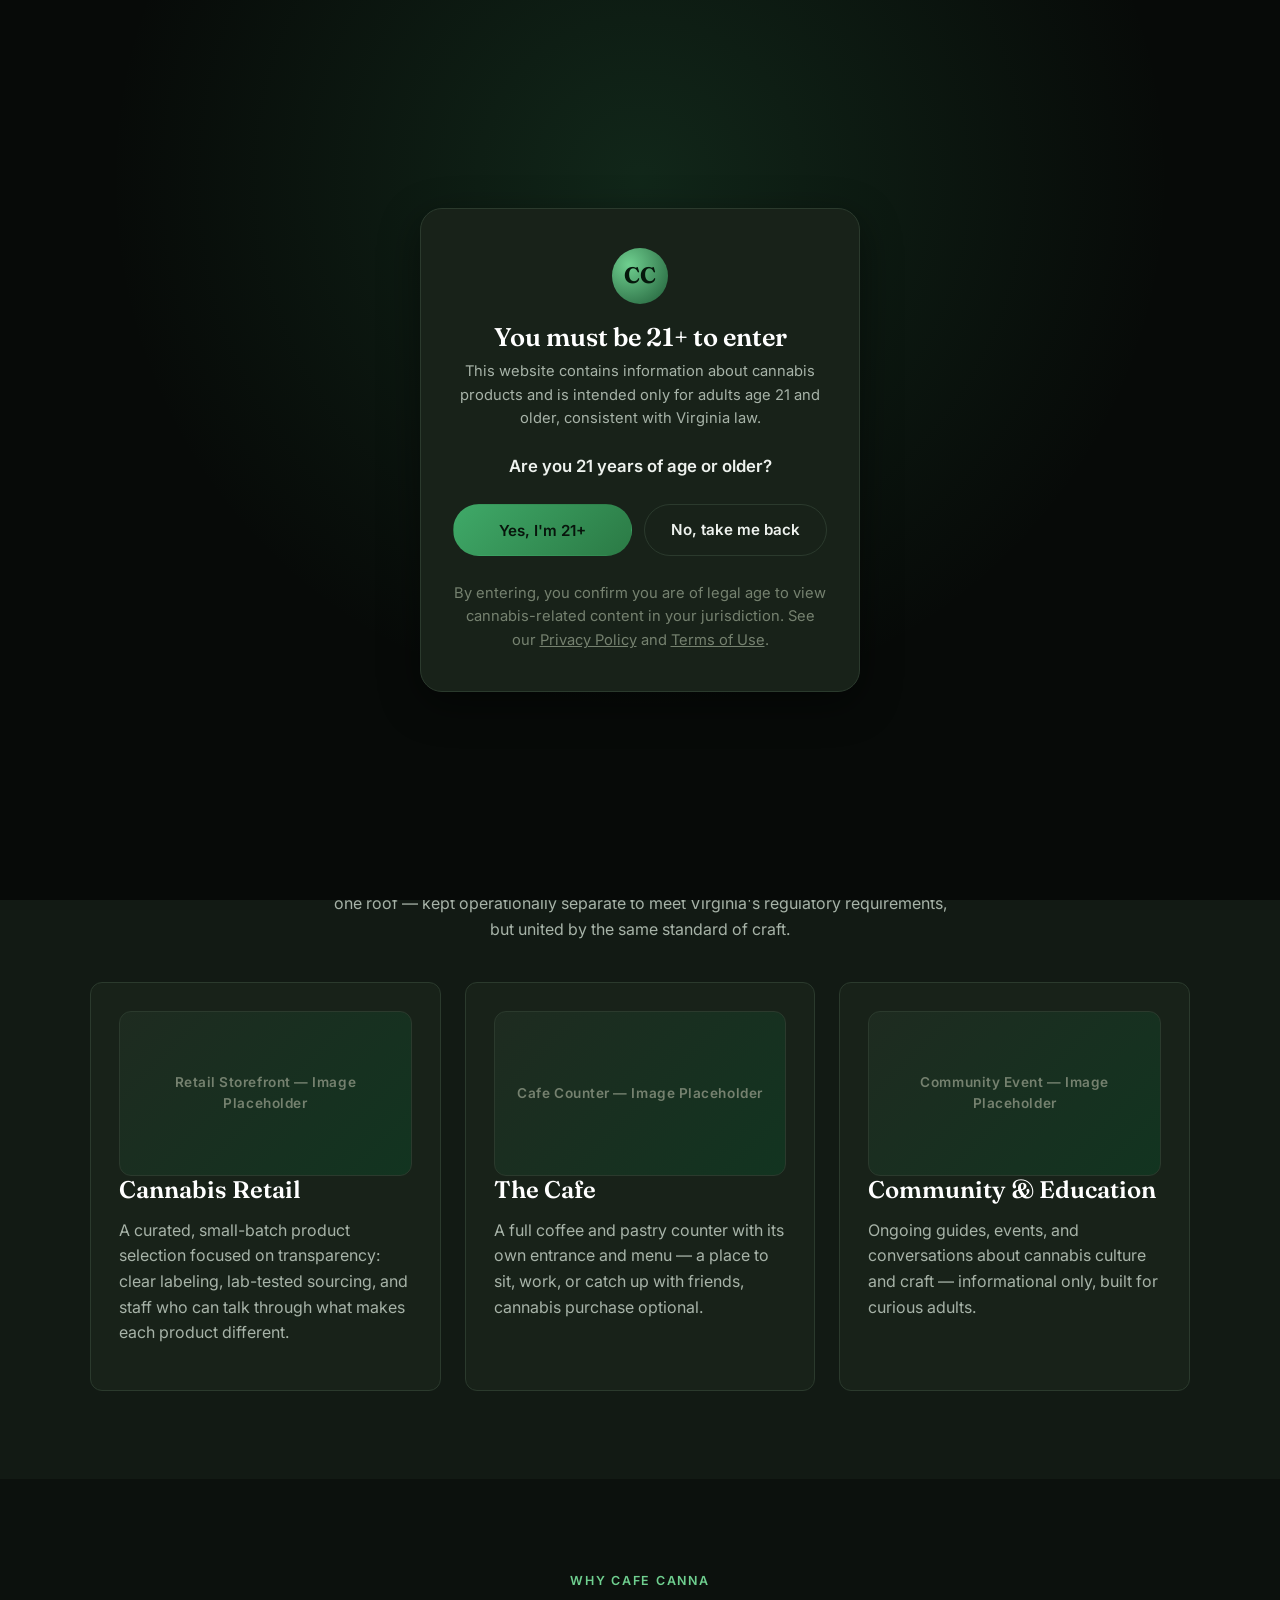
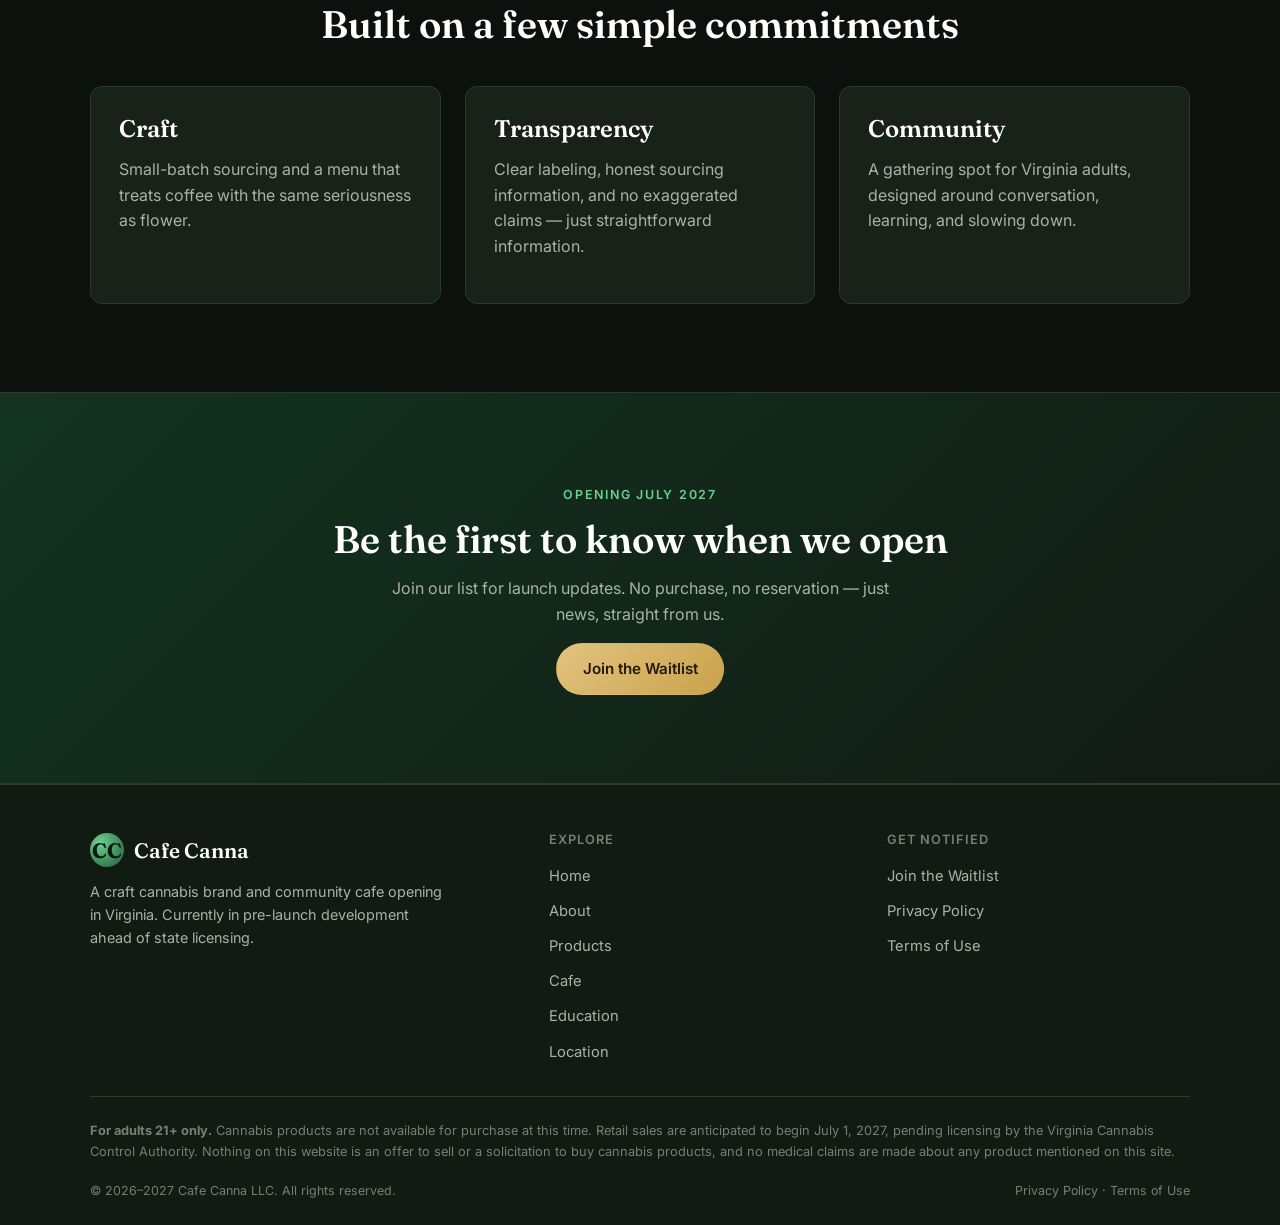
==== index.html @ 46746f48 "Initial webpage implementation" ====
<!DOCTYPE html>
<html lang="en">
<head>
<meta charset="UTF-8">
<meta name="viewport" content="width=device-width, initial-scale=1.0">
<title>Cafe Canna — Craft Cannabis &amp; Cafe, Coming to Virginia</title>
<meta name="description" content="Cafe Canna is a craft cannabis brand and community cafe opening in Virginia. Join the waitlist ahead of our July 2027 retail launch.">
<link rel="icon" href="data:image/svg+xml,%3Csvg xmlns='http://www.w3.org/2000/svg' viewBox='0 0 32 32'%3E%3Ccircle cx='16' cy='16' r='16' fill='%233fa968'/%3E%3C/svg%3E">
<link rel="preconnect" href="https://fonts.googleapis.com">
<link rel="preconnect" href="https://fonts.gstatic.com" crossorigin>
<link href="https://fonts.googleapis.com/css2?family=Fraunces:wght@500;600;700&family=Inter:wght@400;500;600;700&display=swap" rel="stylesheet">
<link rel="stylesheet" href="assets/css/style.css">
<script>
(function () {
  if (document.cookie.indexOf('age_verified=true') !== -1) {
    document.documentElement.classList.add('age-verified');
  }
})();
</script>
</head>
<body>

<div id="age-gate-overlay" role="dialog" aria-modal="true" aria-labelledby="age-gate-title">
  <div class="age-gate-card">
    <div class="brand-mark" aria-hidden="true">CC</div>
    <h1 id="age-gate-title">You must be 21+ to enter</h1>
    <p>This website contains information about cannabis products and is intended only for adults age 21 and older, consistent with Virginia law.</p>
    <p class="age-gate-question">Are you 21 years of age or older?</p>
    <div class="age-gate-actions">
      <button type="button" id="age-confirm-yes" class="btn btn-primary">Yes, I'm 21+</button>
      <a href="restricted/" class="btn btn-outline">No, take me back</a>
    </div>
    <p class="age-gate-fine">By entering, you confirm you are of legal age to view cannabis-related content in your jurisdiction. See our <a href="privacy/">Privacy Policy</a> and <a href="terms/">Terms of Use</a>.</p>
  </div>
</div>

<header class="site-header">
  <div class="container">
    <a class="brand" href="./" aria-label="Cafe Canna home">
      <span class="brand-mark" aria-hidden="true">CC</span>
      Cafe Canna
    </a>
    <button class="nav-toggle" id="nav-toggle" aria-expanded="false" aria-controls="main-nav" aria-label="Toggle navigation menu">
      <svg viewBox="0 0 24 24" fill="none" stroke="currentColor" stroke-width="2" stroke-linecap="round"><line x1="3" y1="6" x2="21" y2="6"/><line x1="3" y1="12" x2="21" y2="12"/><line x1="3" y1="18" x2="21" y2="18"/></svg>
    </button>
    <nav class="main-nav" id="main-nav" aria-label="Primary">
      <div class="nav-list-wrap">
        <ul>
          <li><a href="./" aria-current="page">Home</a></li>
          <li><a href="about/">About</a></li>
          <li><a href="products/">Products</a></li>
          <li><a href="cafe/">Cafe</a></li>
          <li><a href="education/">Education</a></li>
          <li><a href="location/">Location</a></li>
        </ul>
        <a class="btn btn-primary" href="coming-soon/">Join the Waitlist</a>
      </div>
    </nav>
  </div>
</header>

<main>

  <section class="hero">
    <div class="container hero-inner">
      <span class="eyebrow">Cafe Canna · Richmond, Virginia</span>
      <h1>Craft cannabis meets community coffee.</h1>
      <p class="lede">Cafe Canna is a cannabis retail brand and adjoining café taking shape in the Commonwealth of Virginia. We're building a neighborhood spot where well-grown flower and a well-pulled espresso shot get the same amount of care.</p>
      <div class="hero-actions">
        <a href="coming-soon/" class="btn btn-primary">Join the Waitlist</a>
        <a href="about/" class="btn btn-outline">Learn Our Story</a>
      </div>
      <div class="hero-badges">
        <span class="badge">21+ Only</span>
        <span class="badge">Retail Opens July 2027</span>
        <span class="badge">Virginia Licensing In Progress</span>
      </div>
    </div>
  </section>

  <section class="section-alt">
    <div class="container">
      <div class="section-head">
        <span class="eyebrow">What We're Building</span>
        <h2>One space, two experiences</h2>
        <p>Cafe Canna pairs a licensed cannabis storefront with a full café, side by side under one roof — kept operationally separate to meet Virginia's regulatory requirements, but united by the same standard of craft.</p>
      </div>
      <div class="grid grid-3">
        <div class="card">
          <div class="placeholder-img wide"><span>Retail Storefront — Image Placeholder</span></div>
          <h3>Cannabis Retail</h3>
          <p>A curated, small-batch product selection focused on transparency: clear labeling, lab-tested sourcing, and staff who can talk through what makes each product different.</p>
        </div>
        <div class="card">
          <div class="placeholder-img wide"><span>Cafe Counter — Image Placeholder</span></div>
          <h3>The Cafe</h3>
          <p>A full coffee and pastry counter with its own entrance and menu — a place to sit, work, or catch up with friends, cannabis purchase optional.</p>
        </div>
        <div class="card">
          <div class="placeholder-img wide"><span>Community Event — Image Placeholder</span></div>
          <h3>Community &amp; Education</h3>
          <p>Ongoing guides, events, and conversations about cannabis culture and craft — informational only, built for curious adults.</p>
        </div>
      </div>
    </div>
  </section>

  <section>
    <div class="container">
      <div class="section-head">
        <span class="eyebrow">Why Cafe Canna</span>
        <h2>Built on a few simple commitments</h2>
      </div>
      <div class="grid grid-3">
        <div class="card">
          <h3>Craft</h3>
          <p>Small-batch sourcing and a menu that treats coffee with the same seriousness as flower.</p>
        </div>
        <div class="card">
          <h3>Transparency</h3>
          <p>Clear labeling, honest sourcing information, and no exaggerated claims — just straightforward information.</p>
        </div>
        <div class="card">
          <h3>Community</h3>
          <p>A gathering spot for Virginia adults, designed around conversation, learning, and slowing down.</p>
        </div>
      </div>
    </div>
  </section>

  <section class="cta-band">
    <div class="container">
      <span class="eyebrow">Opening July 2027</span>
      <h2>Be the first to know when we open</h2>
      <p>Join our list for launch updates. No purchase, no reservation — just news, straight from us.</p>
      <a href="coming-soon/" class="btn btn-gold">Join the Waitlist</a>
    </div>
  </section>

</main>

<footer class="site-footer">
  <div class="container">
    <div class="footer-grid">
      <div class="footer-brand">
        <a class="brand" href="./"><span class="brand-mark" aria-hidden="true">CC</span>Cafe Canna</a>
        <p>A craft cannabis brand and community cafe opening in Virginia. Currently in pre-launch development ahead of state licensing.</p>
      </div>
      <div class="footer-col">
        <h4>Explore</h4>
        <ul>
          <li><a href="./">Home</a></li>
          <li><a href="about/">About</a></li>
          <li><a href="products/">Products</a></li>
          <li><a href="cafe/">Cafe</a></li>
          <li><a href="education/">Education</a></li>
          <li><a href="location/">Location</a></li>
        </ul>
      </div>
      <div class="footer-col">
        <h4>Get Notified</h4>
        <ul>
          <li><a href="coming-soon/">Join the Waitlist</a></li>
          <li><a href="privacy/">Privacy Policy</a></li>
          <li><a href="terms/">Terms of Use</a></li>
        </ul>
      </div>
    </div>
    <div class="footer-disclaimer">
      <p><strong>For adults 21+ only.</strong> Cannabis products are not available for purchase at this time. Retail sales are anticipated to begin July 1, 2027, pending licensing by the Virginia Cannabis Control Authority. Nothing on this website is an offer to sell or a solicitation to buy cannabis products, and no medical claims are made about any product mentioned on this site.</p>
      <div class="footer-bottom">
        <span>&copy; 2026–2027 Cafe Canna LLC. All rights reserved.</span>
        <span><a href="privacy/">Privacy Policy</a> · <a href="terms/">Terms of Use</a></span>
      </div>
    </div>
  </div>
</footer>

<script src="assets/js/age-gate.js"></script>
<script src="assets/js/main.js"></script>
</body>
</html>
---- assets/css/style.css ----
/* =========================================================
   Cafe Canna — shared stylesheet
   Dark, green-accented, mobile-first.
   ========================================================= */

:root {
  --bg: #0c110d;
  --bg-alt: #121a14;
  --surface: #182219;
  --surface-alt: #1e2b20;
  --border: #2b3a2d;
  --text: #eef2ee;
  --text-muted: #a7b3a8;
  --text-faint: #75816f;

  --green-900: #123420;
  --green-700: #1f5c37;
  --green-600: #2b7a45;
  --green-500: #3fa968;
  --green-400: #6fcf8f;
  --green-300: #a8e6bd;

  --gold: #c9a24b;
  --gold-light: #e2c37f;

  --danger: #d9695f;

  --font-heading: 'Fraunces', Georgia, 'Times New Roman', serif;
  --font-body: 'Inter', -apple-system, BlinkMacSystemFont, 'Segoe UI', sans-serif;

  --radius-sm: 6px;
  --radius-md: 12px;
  --radius-lg: 22px;

  --container: 1140px;
  --header-height: 72px;

  --shadow-1: 0 4px 18px rgba(0, 0, 0, 0.35);
  --shadow-2: 0 12px 40px rgba(0, 0, 0, 0.45);
}

/* -------------------- Reset -------------------- */
*, *::before, *::after { box-sizing: border-box; }
html, body { margin: 0; padding: 0; }
html { -webkit-text-size-adjust: 100%; scroll-behavior: smooth; }

body {
  background: var(--bg);
  color: var(--text);
  font-family: var(--font-body);
  line-height: 1.6;
  font-size: 16px;
  overflow: hidden; /* locked until age gate resolves; unlocked by JS/CSS below */
}

html.age-verified body { overflow: auto; }

img, svg { max-width: 100%; display: block; }
a { color: inherit; text-decoration: none; }
ul { list-style: none; margin: 0; padding: 0; }
button { font-family: inherit; cursor: pointer; }
input, textarea, select { font-family: inherit; font-size: 1rem; }

h1, h2, h3, h4 {
  font-family: var(--font-heading);
  font-weight: 600;
  line-height: 1.15;
  margin: 0 0 0.6em;
  color: #fff;
}

h1 { font-size: clamp(2.1rem, 6vw, 3.6rem); }
h2 { font-size: clamp(1.6rem, 4vw, 2.4rem); }
h3 { font-size: clamp(1.2rem, 3vw, 1.5rem); }

p { margin: 0 0 1em; color: var(--text-muted); }

.eyebrow {
  display: inline-block;
  font-family: var(--font-body);
  font-size: 0.78rem;
  font-weight: 600;
  letter-spacing: 0.14em;
  text-transform: uppercase;
  color: var(--green-400);
  margin-bottom: 0.9em;
}

.container {
  width: 100%;
  max-width: var(--container);
  margin: 0 auto;
  padding: 0 1.25rem;
}

section { padding: 3.5rem 0; }
@media (min-width: 760px) { section { padding: 5.5rem 0; } }

.section-alt { background: var(--bg-alt); }

.section-head { max-width: 640px; margin: 0 auto 2.5rem; text-align: center; }
.section-head p { margin: 0 auto; }

/* -------------------- Buttons -------------------- */
.btn {
  display: inline-flex;
  align-items: center;
  justify-content: center;
  gap: 0.5em;
  padding: 0.85em 1.7em;
  border-radius: 999px;
  font-weight: 600;
  font-size: 0.95rem;
  border: 1px solid transparent;
  transition: transform 0.15s ease, background 0.2s ease, border-color 0.2s ease, color 0.2s ease;
  white-space: nowrap;
}
.btn:active { transform: scale(0.97); }

.btn-primary {
  background: linear-gradient(135deg, var(--green-500), var(--green-600));
  color: #08150c;
}
.btn-primary:hover { background: linear-gradient(135deg, var(--green-400), var(--green-500)); }

.btn-outline {
  background: transparent;
  border-color: var(--border);
  color: var(--text);
}
.btn-outline:hover { border-color: var(--green-500); color: var(--green-300); }

.btn-gold {
  background: linear-gradient(135deg, var(--gold-light), var(--gold));
  color: #241a04;
}
.btn-gold:hover { filter: brightness(1.08); }

.btn-block { width: 100%; }

/* -------------------- Header / Nav -------------------- */
.site-header {
  position: sticky;
  top: 0;
  z-index: 200;
  height: var(--header-height);
  display: flex;
  align-items: center;
  background: rgba(12, 17, 13, 0.88);
  backdrop-filter: blur(10px);
  border-bottom: 1px solid var(--border);
}

.site-header .container {
  display: flex;
  align-items: center;
  justify-content: space-between;
}

.brand {
  display: flex;
  align-items: center;
  gap: 0.6rem;
  font-family: var(--font-heading);
  font-size: 1.3rem;
  font-weight: 600;
  color: #fff;
}

.brand-mark {
  width: 34px;
  height: 34px;
  border-radius: 50%;
  background: radial-gradient(circle at 30% 30%, var(--green-400), var(--green-700));
  display: flex;
  align-items: center;
  justify-content: center;
  font-family: var(--font-heading);
  font-weight: 700;
  color: #06170c;
  flex-shrink: 0;
}

.nav-toggle {
  display: flex;
  align-items: center;
  justify-content: center;
  width: 42px;
  height: 42px;
  background: transparent;
  border: 1px solid var(--border);
  border-radius: var(--radius-sm);
  color: var(--text);
}
.nav-toggle svg { width: 20px; height: 20px; }

.main-nav {
  position: fixed;
  top: var(--header-height);
  left: 0;
  right: 0;
  bottom: 0;
  background: var(--bg);
  padding: 1.5rem 1.25rem 2.5rem;
  transform: translateY(-8px);
  opacity: 0;
  visibility: hidden;
  pointer-events: none;
  transition: opacity 0.2s ease, transform 0.2s ease, visibility 0.2s;
  overflow-y: auto;
}

.main-nav.is-open {
  opacity: 1;
  transform: translateY(0);
  visibility: visible;
  pointer-events: auto;
}

.main-nav ul { display: flex; flex-direction: column; gap: 0.25rem; }

.main-nav a {
  display: block;
  padding: 0.9rem 0.25rem;
  font-size: 1.05rem;
  font-weight: 500;
  border-bottom: 1px solid var(--border);
  color: var(--text);
}
.main-nav a[aria-current="page"] { color: var(--green-400); }

.main-nav .btn { margin-top: 1.25rem; }

@media (min-width: 900px) {
  .nav-toggle { display: none; }

  .main-nav {
    position: static;
    background: transparent;
    padding: 0;
    opacity: 1;
    visibility: visible;
    pointer-events: auto;
    transform: none;
    overflow: visible;
  }

  .main-nav ul {
    flex-direction: row;
    align-items: center;
    gap: 1.8rem;
  }

  .main-nav a {
    padding: 0.4rem 0;
    border-bottom: none;
    font-size: 0.95rem;
  }

  .main-nav a[aria-current="page"] { position: relative; }
  .main-nav a[aria-current="page"]::after {
    content: '';
    position: absolute;
    left: 0; right: 0; bottom: -4px;
    height: 2px;
    background: var(--green-500);
  }

  .main-nav .nav-list-wrap {
    display: flex;
    align-items: center;
    gap: 2rem;
  }

  .main-nav .btn { margin-top: 0; }
}

/* -------------------- Hero -------------------- */
.hero {
  position: relative;
  padding: 4.5rem 0 4rem;
  background:
    radial-gradient(ellipse at top right, rgba(63, 169, 104, 0.16), transparent 55%),
    radial-gradient(ellipse at bottom left, rgba(201, 162, 75, 0.08), transparent 50%),
    var(--bg);
  overflow: hidden;
}

.hero-inner { max-width: 720px; }
.hero h1 { margin-bottom: 0.5em; }
.hero .lede { font-size: 1.15rem; max-width: 560px; }
.hero-actions { display: flex; flex-wrap: wrap; gap: 0.9rem; margin-top: 1.8rem; }

.hero-badges {
  display: flex;
  flex-wrap: wrap;
  gap: 0.6rem;
  margin-top: 2.5rem;
}
.badge {
  font-size: 0.78rem;
  font-weight: 600;
  letter-spacing: 0.03em;
  color: var(--text-muted);
  border: 1px solid var(--border);
  border-radius: 999px;
  padding: 0.4em 0.9em;
  background: var(--surface);
}

/* -------------------- Cards -------------------- */
.card {
  background: var(--surface);
  border: 1px solid var(--border);
  border-radius: var(--radius-md);
  padding: 1.75rem;
  height: 100%;
}

.grid {
  display: grid;
  gap: 1.5rem;
  grid-template-columns: 1fr;
}
@media (min-width: 640px) { .grid-2 { grid-template-columns: repeat(2, 1fr); } }
@media (min-width: 900px) {
  .grid-3 { grid-template-columns: repeat(3, 1fr); }
  .grid-4 { grid-template-columns: repeat(4, 1fr); }
}

/* Placeholder image block (no real photography yet) */
.placeholder-img {
  position: relative;
  border-radius: var(--radius-md);
  background: linear-gradient(135deg, var(--surface-alt), var(--green-900));
  display: flex;
  align-items: center;
  justify-content: center;
  color: var(--text-faint);
  font-size: 0.85rem;
  font-weight: 600;
  letter-spacing: 0.04em;
  text-align: center;
  aspect-ratio: 4 / 3;
  overflow: hidden;
  border: 1px solid var(--border);
}
.placeholder-img span { padding: 0 1rem; }
.placeholder-img.square { aspect-ratio: 1 / 1; }
.placeholder-img.wide { aspect-ratio: 16 / 9; }

/* -------------------- Strain / Product cards -------------------- */
.strain-card {
  background: var(--surface);
  border: 1px solid var(--border);
  border-radius: var(--radius-md);
  overflow: hidden;
  display: flex;
  flex-direction: column;
}
.strain-card .placeholder-img { border-radius: 0; border: none; border-bottom: 1px solid var(--border); }
.strain-card-body { padding: 1.4rem 1.4rem 1.6rem; display: flex; flex-direction: column; gap: 0.6rem; flex: 1; }
.strain-type {
  align-self: flex-start;
  font-size: 0.72rem;
  font-weight: 700;
  letter-spacing: 0.06em;
  text-transform: uppercase;
  padding: 0.3em 0.8em;
  border-radius: 999px;
  color: #06170c;
}
.strain-type.indica { background: var(--green-300); }
.strain-type.sativa { background: var(--gold-light); }
.strain-type.hybrid { background: linear-gradient(90deg, var(--green-300), var(--gold-light)); }
.strain-card h3 { margin-bottom: 0; }
.strain-card p { font-size: 0.92rem; margin-bottom: 0; }
.coming-soon-tag {
  margin-top: auto;
  padding-top: 0.8rem;
  font-size: 0.78rem;
  font-weight: 700;
  letter-spacing: 0.05em;
  text-transform: uppercase;
  color: var(--green-400);
}

/* -------------------- Article cards -------------------- */
.article-card { display: flex; flex-direction: column; }
.article-card .placeholder-img { margin-bottom: 1.1rem; }
.article-meta { font-size: 0.78rem; color: var(--text-faint); margin-bottom: 0.4rem; }
.article-card h3 { margin-bottom: 0.5rem; }

/* -------------------- Team -------------------- */
.team-card { text-align: center; }
.team-card .placeholder-img { border-radius: 50%; margin: 0 auto 1rem; width: 128px; height: 128px; aspect-ratio: 1/1; }
.team-card h3 { margin-bottom: 0.1rem; }
.team-role { color: var(--green-400); font-size: 0.85rem; font-weight: 600; margin-bottom: 0.6rem; }

/* -------------------- Forms -------------------- */
.form-field { margin-bottom: 1.1rem; display: flex; flex-direction: column; gap: 0.4rem; }
.form-field label { font-size: 0.85rem; font-weight: 600; color: var(--text-muted); }
.form-field input,
.form-field textarea {
  background: var(--bg-alt);
  border: 1px solid var(--border);
  border-radius: var(--radius-sm);
  padding: 0.8em 1em;
  color: var(--text);
}
.form-field input:focus,
.form-field textarea:focus {
  outline: none;
  border-color: var(--green-500);
}
.form-row { display: grid; gap: 1.1rem; }
@media (min-width: 640px) { .form-row.two-col { grid-template-columns: 1fr 1fr; } }

.form-note {
  font-size: 0.8rem;
  color: var(--text-faint);
  margin-top: 0.6rem;
}

.form-status {
  margin-top: 1rem;
  padding: 0.9rem 1.1rem;
  border-radius: var(--radius-sm);
  background: var(--surface-alt);
  border: 1px solid var(--green-600);
  color: var(--green-300);
  font-size: 0.9rem;
  display: none;
}
.form-status.is-visible { display: block; }

/* -------------------- Info blocks (hours, contact) -------------------- */
.info-list { display: flex; flex-direction: column; gap: 0.7rem; }
.info-row {
  display: flex;
  justify-content: space-between;
  gap: 1rem;
  padding-bottom: 0.7rem;
  border-bottom: 1px solid var(--border);
  font-size: 0.95rem;
}
.info-row dt { color: var(--text-muted); }
.info-row dd { margin: 0; font-weight: 600; }

.map-placeholder {
  border: 1px dashed var(--border);
  border-radius: var(--radius-md);
  background: var(--surface);
  min-height: 280px;
  display: flex;
  flex-direction: column;
  align-items: center;
  justify-content: center;
  gap: 0.5rem;
  text-align: center;
  padding: 2rem;
  color: var(--text-faint);
}
.map-placeholder strong { color: var(--text-muted); }

/* -------------------- Countdown -------------------- */
.countdown {
  display: grid;
  grid-template-columns: repeat(4, 1fr);
  gap: 0.75rem;
  max-width: 460px;
  margin: 2.2rem auto 0;
}
.countdown-unit {
  background: var(--surface);
  border: 1px solid var(--border);
  border-radius: var(--radius-md);
  padding: 1rem 0.4rem;
  text-align: center;
}
.countdown-num {
  font-family: var(--font-heading);
  font-size: clamp(1.6rem, 5vw, 2.4rem);
  font-weight: 700;
  color: var(--green-400);
  line-height: 1;
}
.countdown-label {
  display: block;
  margin-top: 0.4rem;
  font-size: 0.68rem;
  letter-spacing: 0.06em;
  text-transform: uppercase;
  color: var(--text-faint);
}

/* -------------------- Callout / compliance notes -------------------- */
.callout {
  border: 1px solid var(--border);
  border-left: 4px solid var(--green-500);
  background: var(--surface);
  border-radius: var(--radius-sm);
  padding: 1.1rem 1.3rem;
  font-size: 0.9rem;
  color: var(--text-muted);
}
.callout strong { color: var(--text); }
.callout.warning { border-left-color: var(--gold); }

/* -------------------- CTA band -------------------- */
.cta-band {
  background: linear-gradient(135deg, var(--green-900), var(--bg-alt));
  border-top: 1px solid var(--border);
  border-bottom: 1px solid var(--border);
  text-align: center;
}
.cta-band h2 { margin-bottom: 0.4em; }
.cta-band p { max-width: 520px; margin-left: auto; margin-right: auto; }

/* -------------------- Footer -------------------- */
.site-footer {
  background: var(--bg-alt);
  border-top: 1px solid var(--border);
  padding: 3rem 0 1.5rem;
}
.footer-grid {
  display: grid;
  gap: 2.2rem;
  grid-template-columns: 1fr;
  margin-bottom: 2rem;
}
@media (min-width: 760px) { .footer-grid { grid-template-columns: 1.4fr 1fr 1fr; } }

.footer-brand .brand { margin-bottom: 0.8rem; }
.footer-brand p { max-width: 360px; font-size: 0.9rem; }

.footer-col h4 {
  font-family: var(--font-body);
  font-size: 0.8rem;
  letter-spacing: 0.08em;
  text-transform: uppercase;
  color: var(--text-faint);
  margin-bottom: 0.9rem;
}
.footer-col ul { display: flex; flex-direction: column; gap: 0.6rem; }
.footer-col a { color: var(--text-muted); font-size: 0.92rem; }
.footer-col a:hover { color: var(--green-400); }

.footer-disclaimer {
  border-top: 1px solid var(--border);
  padding-top: 1.5rem;
  font-size: 0.8rem;
  color: var(--text-faint);
  line-height: 1.6;
}
.footer-disclaimer p { color: inherit; font-size: inherit; margin-bottom: 0.7rem; }
.footer-bottom {
  display: flex;
  flex-wrap: wrap;
  gap: 0.6rem 1.4rem;
  justify-content: space-between;
  margin-top: 1.2rem;
  font-size: 0.78rem;
  color: var(--text-faint);
}
.footer-bottom a { color: var(--text-faint); }
.footer-bottom a:hover { color: var(--green-400); }

/* -------------------- Age gate overlay -------------------- */
#age-gate-overlay {
  position: fixed;
  inset: 0;
  z-index: 9999;
  display: flex;
  align-items: center;
  justify-content: center;
  padding: 1.25rem;
  background:
    radial-gradient(circle at 50% 20%, rgba(63, 169, 104, 0.18), transparent 55%),
    #070a08;
}
html.age-verified #age-gate-overlay { display: none; }

.age-gate-card {
  width: 100%;
  max-width: 440px;
  background: var(--surface);
  border: 1px solid var(--border);
  border-radius: var(--radius-lg);
  padding: 2.4rem 2rem;
  text-align: center;
  box-shadow: var(--shadow-2);
}

.age-gate-card .brand-mark {
  width: 56px;
  height: 56px;
  font-size: 1.4rem;
  margin: 0 auto 1.2rem;
}

.age-gate-card h1 {
  font-size: 1.6rem;
  margin-bottom: 0.5rem;
}

.age-gate-card p {
  font-size: 0.92rem;
  margin-bottom: 0;
}

.age-gate-card .age-gate-question {
  color: var(--text);
  font-weight: 600;
  margin: 1.4rem 0 1.5rem;
  font-size: 1.05rem;
}

.age-gate-actions {
  display: flex;
  flex-direction: column;
  gap: 0.8rem;
}
@media (min-width: 420px) {
  .age-gate-actions { flex-direction: row; }
  .age-gate-actions .btn { flex: 1; }
}

.age-gate-fine {
  margin-top: 1.6rem;
  font-size: 0.74rem;
  color: var(--text-faint);
  line-height: 1.6;
}
.age-gate-fine a { color: var(--text-faint); text-decoration: underline; }

/* -------------------- Restricted page -------------------- */
.restricted-wrap {
  min-height: 100vh;
  display: flex;
  align-items: center;
  justify-content: center;
  padding: 2rem 1.25rem;
  text-align: center;
  background: radial-gradient(ellipse at top, rgba(63, 169, 104, 0.12), transparent 55%), var(--bg);
}
.restricted-card { max-width: 480px; }
.restricted-card .brand-mark { width: 56px; height: 56px; font-size: 1.4rem; margin: 0 auto 1.4rem; }

/* -------------------- Utilities -------------------- */
.text-center { text-align: center; }
.mt-0 { margin-top: 0; }
.visually-hidden {
  position: absolute;
  width: 1px; height: 1px;
  padding: 0; margin: -1px;
  overflow: hidden;
  clip: rect(0,0,0,0);
  white-space: nowrap;
  border: 0;
}
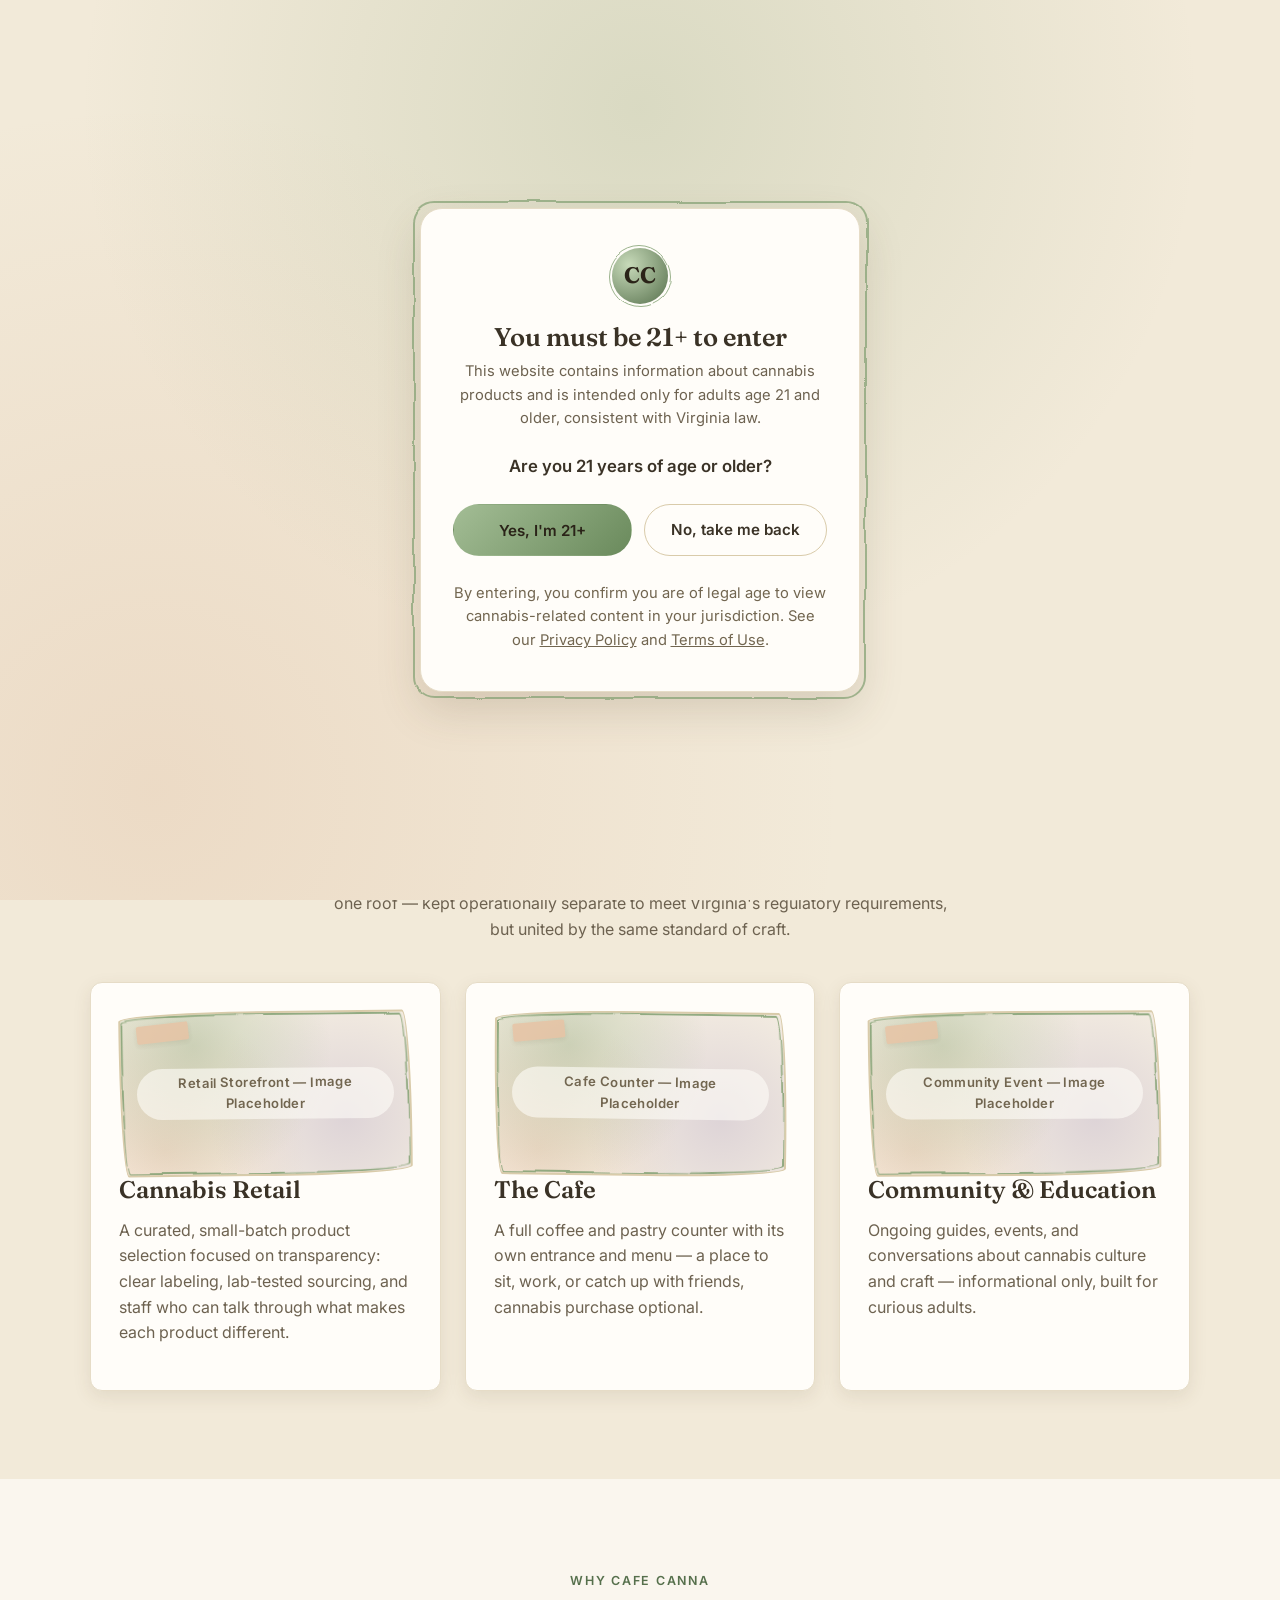
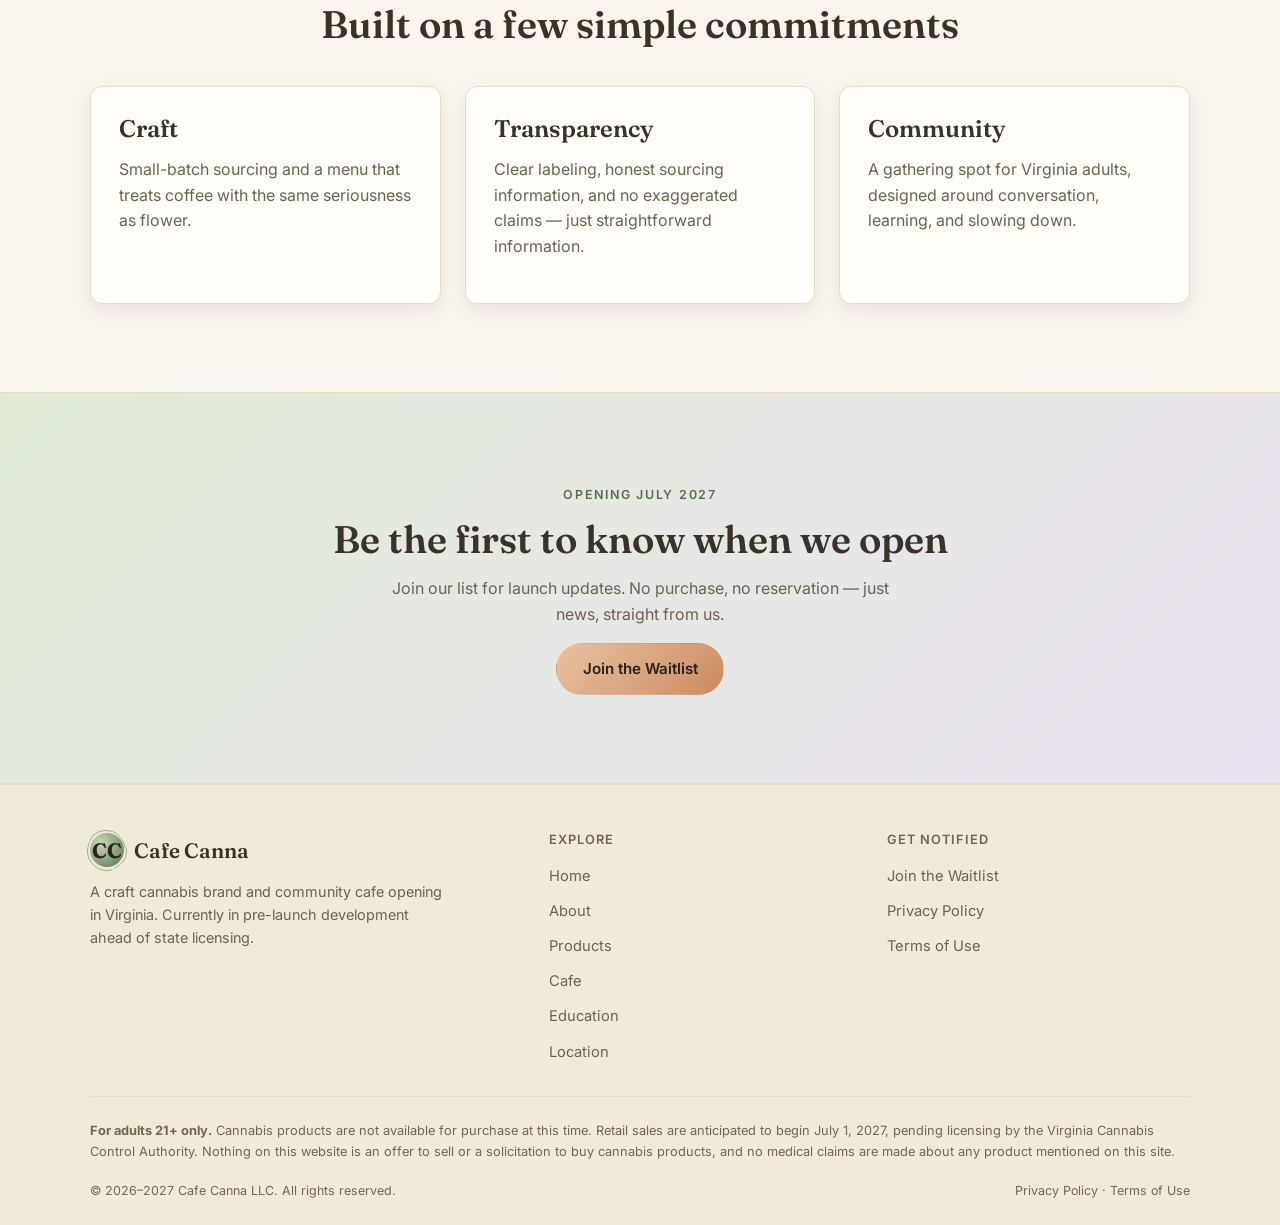
==== commit 5e50cc3c: "Updated page theme and added product information" ====
--- a/index.html
+++ b/index.html
@@ -5,7 +5,7 @@
 <meta name="viewport" content="width=device-width, initial-scale=1.0">
 <title>Cafe Canna — Craft Cannabis &amp; Cafe, Coming to Virginia</title>
 <meta name="description" content="Cafe Canna is a craft cannabis brand and community cafe opening in Virginia. Join the waitlist ahead of our July 2027 retail launch.">
-<link rel="icon" href="data:image/svg+xml,%3Csvg xmlns='http://www.w3.org/2000/svg' viewBox='0 0 32 32'%3E%3Ccircle cx='16' cy='16' r='16' fill='%233fa968'/%3E%3C/svg%3E">
+<link rel="icon" href="data:image/svg+xml,%3Csvg xmlns='http://www.w3.org/2000/svg' viewBox='0 0 32 32'%3E%3Ccircle cx='16' cy='16' r='16' fill='%236a8a5c'/%3E%3C/svg%3E">
 <link rel="preconnect" href="https://fonts.googleapis.com">
 <link rel="preconnect" href="https://fonts.gstatic.com" crossorigin>
 <link href="https://fonts.googleapis.com/css2?family=Fraunces:wght@500;600;700&family=Inter:wght@400;500;600;700&display=swap" rel="stylesheet">
@@ -20,6 +20,8 @@
 </head>
 <body>
 
+<script src="assets/js/sketchy-filter.js"></script>
+
 <div id="age-gate-overlay" role="dialog" aria-modal="true" aria-labelledby="age-gate-title">
   <div class="age-gate-card">
     <div class="brand-mark" aria-hidden="true">CC</div>
@@ -30,7 +32,7 @@
       <button type="button" id="age-confirm-yes" class="btn btn-primary">Yes, I'm 21+</button>
       <a href="restricted/" class="btn btn-outline">No, take me back</a>
     </div>
-    <p class="age-gate-fine">By entering, you confirm you are of legal age to view cannabis-related content in your jurisdiction. See our <a href="privacy/">Privacy Policy</a> and <a href="terms/">Terms of Use</a>.</p>
+    <p class="age-gate-fine">By entering, you confirm you are of legal age to view cannabis-related content in your jurisdiction. See our <a href="privacy/" class="legal-link">Privacy Policy</a> and <a href="terms/" class="legal-link">Terms of Use</a>.</p>
   </div>
 </div>
 
@@ -63,7 +65,7 @@
 
   <section class="hero">
     <div class="container hero-inner">
-      <span class="eyebrow">Cafe Canna · Richmond, Virginia</span>
+      <span class="eyebrow">Cafe Canna · Chesapeake, Virginia</span>
       <h1>Craft cannabis meets community coffee.</h1>
       <p class="lede">Cafe Canna is a cannabis retail brand and adjoining café taking shape in the Commonwealth of Virginia. We're building a neighborhood spot where well-grown flower and a well-pulled espresso shot get the same amount of care.</p>
       <div class="hero-actions">
@@ -176,6 +178,7 @@
   </div>
 </footer>
 
+<script src="assets/js/modal.js"></script>
 <script src="assets/js/age-gate.js"></script>
 <script src="assets/js/main.js"></script>
 </body>
--- a/assets/css/style.css
+++ b/assets/css/style.css
@@ -1,29 +1,44 @@
 /* =========================================================
    Cafe Canna — shared stylesheet
-   Dark, green-accented, mobile-first.
+   Light, botanical-pastel theme designed to sit alongside
+   sketchy/watercolor illustration assets. Mobile-first.
    ========================================================= */
 
 :root {
-  --bg: #0c110d;
-  --bg-alt: #121a14;
-  --surface: #182219;
-  --surface-alt: #1e2b20;
-  --border: #2b3a2d;
-  --text: #eef2ee;
-  --text-muted: #a7b3a8;
-  --text-faint: #75816f;
-
-  --green-900: #123420;
-  --green-700: #1f5c37;
-  --green-600: #2b7a45;
-  --green-500: #3fa968;
-  --green-400: #6fcf8f;
-  --green-300: #a8e6bd;
-
-  --gold: #c9a24b;
-  --gold-light: #e2c37f;
-
-  --danger: #d9695f;
+  --bg: #faf6ee;
+  --bg-alt: #f2ead9;
+  --surface: #fffdf9;
+  --surface-alt: #f6efe2;
+  --border: #e6dcc7;
+  --border-strong: #d9cbaa;
+
+  --text: #3a3226;
+  --text-muted: #6d6250;
+  --text-faint: #726650;
+  --ink: #2a2318;
+
+  --sage-900: #38492f;
+  --sage-700: #56704c;
+  --sage-600: #6a8a5c;
+  --sage-500: #82a072;
+  --sage-400: #a3bd95;
+  --sage-300: #c7dab9;
+  --sage-200: #e1ecd8;
+
+  --lavender-700: #7c6d92;
+  --lavender-500: #a494bd;
+  --lavender-400: #bcaed0;
+  --lavender-300: #d3c7e0;
+  --lavender-200: #ece3f2;
+
+  --terracotta-700: #ad5f37;
+  --terracotta-600: #c07347;
+  --terracotta-500: #cd8a5f;
+  --terracotta-400: #dba57e;
+  --terracotta-300: #e8c2a3;
+  --terracotta-200: #f4ddc7;
+
+  --danger: #b6534a;
 
   --font-heading: 'Fraunces', Georgia, 'Times New Roman', serif;
   --font-body: 'Inter', -apple-system, BlinkMacSystemFont, 'Segoe UI', sans-serif;
@@ -31,12 +46,13 @@
   --radius-sm: 6px;
   --radius-md: 12px;
   --radius-lg: 22px;
+  --radius-blob: 255px 15px 225px 15px / 15px 225px 15px 255px;
 
   --container: 1140px;
   --header-height: 72px;
 
-  --shadow-1: 0 4px 18px rgba(0, 0, 0, 0.35);
-  --shadow-2: 0 12px 40px rgba(0, 0, 0, 0.45);
+  --shadow-1: 0 6px 18px rgba(88, 70, 42, 0.10);
+  --shadow-2: 0 18px 44px rgba(88, 70, 42, 0.18);
 }
 
 /* -------------------- Reset -------------------- */
@@ -45,7 +61,12 @@
 html { -webkit-text-size-adjust: 100%; scroll-behavior: smooth; }
 
 body {
-  background: var(--bg);
+  background-color: var(--bg);
+  background-image:
+    radial-gradient(circle at 15% 8%, rgba(130, 160, 114, 0.12), transparent 42%),
+    radial-gradient(circle at 88% 26%, rgba(164, 148, 189, 0.12), transparent 40%),
+    radial-gradient(circle at 35% 92%, rgba(205, 138, 95, 0.10), transparent 45%);
+  background-attachment: fixed;
   color: var(--text);
   font-family: var(--font-body);
   line-height: 1.6;
@@ -66,7 +87,7 @@
   font-weight: 600;
   line-height: 1.15;
   margin: 0 0 0.6em;
-  color: #fff;
+  color: var(--text);
 }
 
 h1 { font-size: clamp(2.1rem, 6vw, 3.6rem); }
@@ -82,7 +103,7 @@
   font-weight: 600;
   letter-spacing: 0.14em;
   text-transform: uppercase;
-  color: var(--green-400);
+  color: var(--sage-700);
   margin-bottom: 0.9em;
 }
 
@@ -118,23 +139,23 @@
 .btn:active { transform: scale(0.97); }
 
 .btn-primary {
-  background: linear-gradient(135deg, var(--green-500), var(--green-600));
-  color: #08150c;
-}
-.btn-primary:hover { background: linear-gradient(135deg, var(--green-400), var(--green-500)); }
+  background: linear-gradient(135deg, var(--sage-400), var(--sage-600));
+  color: var(--ink);
+}
+.btn-primary:hover { background: linear-gradient(135deg, var(--sage-500), var(--sage-700)); color: var(--surface); }
 
 .btn-outline {
   background: transparent;
-  border-color: var(--border);
+  border-color: var(--border-strong);
   color: var(--text);
 }
-.btn-outline:hover { border-color: var(--green-500); color: var(--green-300); }
+.btn-outline:hover { border-color: var(--sage-600); color: var(--sage-700); }
 
 .btn-gold {
-  background: linear-gradient(135deg, var(--gold-light), var(--gold));
-  color: #241a04;
-}
-.btn-gold:hover { filter: brightness(1.08); }
+  background: linear-gradient(135deg, var(--terracotta-300), var(--terracotta-500));
+  color: var(--ink);
+}
+.btn-gold:hover { filter: brightness(1.06); }
 
 .btn-block { width: 100%; }
 
@@ -146,7 +167,7 @@
   height: var(--header-height);
   display: flex;
   align-items: center;
-  background: rgba(12, 17, 13, 0.88);
+  background: rgba(250, 246, 238, 0.86);
   backdrop-filter: blur(10px);
   border-bottom: 1px solid var(--border);
 }
@@ -164,21 +185,32 @@
   font-family: var(--font-heading);
   font-size: 1.3rem;
   font-weight: 600;
-  color: #fff;
+  color: var(--text);
 }
 
 .brand-mark {
+  position: relative;
   width: 34px;
   height: 34px;
   border-radius: 50%;
-  background: radial-gradient(circle at 30% 30%, var(--green-400), var(--green-700));
+  background: radial-gradient(circle at 30% 30%, var(--sage-300), var(--sage-700));
   display: flex;
   align-items: center;
   justify-content: center;
   font-family: var(--font-heading);
   font-weight: 700;
-  color: #06170c;
+  color: var(--ink);
   flex-shrink: 0;
+}
+.brand-mark::after {
+  content: '';
+  position: absolute;
+  inset: -3px;
+  border: 1.5px solid var(--sage-500);
+  border-radius: inherit;
+  filter: url(#sketchy-edge);
+  opacity: 0.8;
+  pointer-events: none;
 }
 
 .nav-toggle {
@@ -188,7 +220,7 @@
   width: 42px;
   height: 42px;
   background: transparent;
-  border: 1px solid var(--border);
+  border: 1px solid var(--border-strong);
   border-radius: var(--radius-sm);
   color: var(--text);
 }
@@ -227,7 +259,7 @@
   border-bottom: 1px solid var(--border);
   color: var(--text);
 }
-.main-nav a[aria-current="page"] { color: var(--green-400); }
+.main-nav a[aria-current="page"] { color: var(--sage-700); }
 
 .main-nav .btn { margin-top: 1.25rem; }
 
@@ -263,7 +295,7 @@
     position: absolute;
     left: 0; right: 0; bottom: -4px;
     height: 2px;
-    background: var(--green-500);
+    background: var(--sage-500);
   }
 
   .main-nav .nav-list-wrap {
@@ -280,8 +312,8 @@
   position: relative;
   padding: 4.5rem 0 4rem;
   background:
-    radial-gradient(ellipse at top right, rgba(63, 169, 104, 0.16), transparent 55%),
-    radial-gradient(ellipse at bottom left, rgba(201, 162, 75, 0.08), transparent 50%),
+    radial-gradient(ellipse at top right, rgba(130, 160, 114, 0.18), transparent 55%),
+    radial-gradient(ellipse at bottom left, rgba(164, 148, 189, 0.16), transparent 50%),
     var(--bg);
   overflow: hidden;
 }
@@ -313,6 +345,7 @@
   background: var(--surface);
   border: 1px solid var(--border);
   border-radius: var(--radius-md);
+  box-shadow: var(--shadow-1);
   padding: 1.75rem;
   height: 100%;
 }
@@ -328,37 +361,98 @@
   .grid-4 { grid-template-columns: repeat(4, 1fr); }
 }
 
-/* Placeholder image block (no real photography yet) */
+/* Placeholder illustration block — styled to read as a hand-drawn/
+   watercolor frame until real illustration assets are dropped in. */
 .placeholder-img {
   position: relative;
-  border-radius: var(--radius-md);
-  background: linear-gradient(135deg, var(--surface-alt), var(--green-900));
+  border-radius: var(--radius-blob);
+  background:
+    radial-gradient(circle at 25% 20%, rgba(130, 160, 114, 0.35), transparent 55%),
+    radial-gradient(circle at 78% 65%, rgba(164, 148, 189, 0.30), transparent 55%),
+    radial-gradient(circle at 15% 85%, rgba(205, 138, 95, 0.22), transparent 50%),
+    var(--surface-alt);
+  border: 2px solid var(--border-strong);
   display: flex;
   align-items: center;
   justify-content: center;
   color: var(--text-faint);
-  font-size: 0.85rem;
+  font-size: 0.82rem;
   font-weight: 600;
-  letter-spacing: 0.04em;
+  letter-spacing: 0.03em;
   text-align: center;
   aspect-ratio: 4 / 3;
   overflow: hidden;
-  border: 1px solid var(--border);
-}
-.placeholder-img span { padding: 0 1rem; }
+  transform: rotate(-0.6deg);
+}
+.placeholder-img span {
+  position: relative;
+  z-index: 1;
+  padding: 0.35em 0.9em;
+  margin: 0 1rem;
+  background: rgba(255, 253, 249, 0.6);
+  border-radius: 999px;
+}
 .placeholder-img.square { aspect-ratio: 1 / 1; }
 .placeholder-img.wide { aspect-ratio: 16 / 9; }
+.placeholder-img img {
+  position: absolute;
+  inset: 0;
+  width: 100%;
+  height: 100%;
+  object-fit: cover;
+  border-radius: inherit;
+}
+
+.placeholder-img::after {
+  content: '';
+  position: absolute;
+  inset: 0;
+  border: 2px solid var(--sage-500);
+  border-radius: inherit;
+  filter: url(#sketchy-edge);
+  pointer-events: none;
+  opacity: 0.85;
+}
+
+.placeholder-img::before {
+  content: '';
+  position: absolute;
+  top: 10px;
+  left: 16px;
+  width: 52px;
+  height: 18px;
+  background: var(--terracotta-300);
+  opacity: 0.8;
+  transform: rotate(-6deg);
+  border-radius: 2px;
+  box-shadow: 0 2px 5px rgba(88, 70, 42, 0.12);
+  z-index: 2;
+}
+
+.grid > *:nth-child(even) .placeholder-img { transform: rotate(0.8deg); }
+.grid > *:nth-child(3n) .placeholder-img { transform: rotate(-0.3deg); }
 
 /* -------------------- Strain / Product cards -------------------- */
 .strain-card {
   background: var(--surface);
   border: 1px solid var(--border);
   border-radius: var(--radius-md);
+  box-shadow: var(--shadow-1);
   overflow: hidden;
   display: flex;
   flex-direction: column;
-}
-.strain-card .placeholder-img { border-radius: 0; border: none; border-bottom: 1px solid var(--border); }
+  cursor: pointer;
+  transition: transform 0.15s ease, box-shadow 0.15s ease;
+}
+.strain-card:hover,
+.strain-card:focus-visible {
+  transform: translateY(-3px);
+  box-shadow: var(--shadow-2);
+}
+.strain-card:focus-visible { outline: 2px solid var(--sage-500); outline-offset: 3px; }
+.grid > .strain-card .placeholder-img { border-radius: 0; border: none; border-bottom: 1px solid var(--border); transform: none; }
+.strain-card .placeholder-img::after { border-color: var(--terracotta-400); }
+.strain-card .placeholder-img::before { background: var(--sage-300); transform: rotate(-4deg); }
 .strain-card-body { padding: 1.4rem 1.4rem 1.6rem; display: flex; flex-direction: column; gap: 0.6rem; flex: 1; }
 .strain-type {
   align-self: flex-start;
@@ -368,42 +462,62 @@
   text-transform: uppercase;
   padding: 0.3em 0.8em;
   border-radius: 999px;
-  color: #06170c;
-}
-.strain-type.indica { background: var(--green-300); }
-.strain-type.sativa { background: var(--gold-light); }
-.strain-type.hybrid { background: linear-gradient(90deg, var(--green-300), var(--gold-light)); }
+  color: var(--ink);
+}
+.strain-type.indica { background: var(--lavender-300); }
+.strain-type.sativa { background: var(--terracotta-300); }
+.strain-type.hybrid { background: linear-gradient(90deg, var(--sage-300), var(--lavender-300)); }
 .strain-card h3 { margin-bottom: 0; }
 .strain-card p { font-size: 0.92rem; margin-bottom: 0; }
-.coming-soon-tag {
+.strain-card-footer {
   margin-top: auto;
   padding-top: 0.8rem;
+  display: flex;
+  align-items: center;
+  justify-content: space-between;
+  gap: 0.6rem;
+  flex-wrap: wrap;
+}
+.coming-soon-tag {
   font-size: 0.78rem;
   font-weight: 700;
   letter-spacing: 0.05em;
   text-transform: uppercase;
-  color: var(--green-400);
-}
+  color: var(--sage-700);
+}
+.strain-card-cta {
+  font-size: 0.8rem;
+  font-weight: 700;
+  color: var(--sage-700);
+  white-space: nowrap;
+}
+.strain-card:hover .strain-card-cta,
+.strain-card:focus-visible .strain-card-cta { color: var(--sage-900); text-decoration: underline; }
 
 /* -------------------- Article cards -------------------- */
 .article-card { display: flex; flex-direction: column; }
 .article-card .placeholder-img { margin-bottom: 1.1rem; }
+.article-card .placeholder-img::after { border-color: var(--lavender-500); }
+.article-card .placeholder-img::before { background: var(--lavender-300); left: auto; right: 16px; transform: rotate(5deg); }
 .article-meta { font-size: 0.78rem; color: var(--text-faint); margin-bottom: 0.4rem; }
 .article-card h3 { margin-bottom: 0.5rem; }
+.article-card .coming-soon-tag { margin-top: auto; padding-top: 0.8rem; }
 
 /* -------------------- Team -------------------- */
 .team-card { text-align: center; }
-.team-card .placeholder-img { border-radius: 50%; margin: 0 auto 1rem; width: 128px; height: 128px; aspect-ratio: 1/1; }
+.team-card .placeholder-img { border-radius: 50%; margin: 0 auto 1rem; width: 128px; height: 128px; aspect-ratio: 1/1; transform: none; }
+.team-card .placeholder-img::before { display: none; }
+.team-card .placeholder-img::after { border-color: var(--sage-400); }
 .team-card h3 { margin-bottom: 0.1rem; }
-.team-role { color: var(--green-400); font-size: 0.85rem; font-weight: 600; margin-bottom: 0.6rem; }
+.team-role { color: var(--sage-700); font-size: 0.85rem; font-weight: 600; margin-bottom: 0.6rem; }
 
 /* -------------------- Forms -------------------- */
 .form-field { margin-bottom: 1.1rem; display: flex; flex-direction: column; gap: 0.4rem; }
 .form-field label { font-size: 0.85rem; font-weight: 600; color: var(--text-muted); }
 .form-field input,
 .form-field textarea {
-  background: var(--bg-alt);
-  border: 1px solid var(--border);
+  background: var(--surface);
+  border: 1px solid var(--border-strong);
   border-radius: var(--radius-sm);
   padding: 0.8em 1em;
   color: var(--text);
@@ -411,7 +525,7 @@
 .form-field input:focus,
 .form-field textarea:focus {
   outline: none;
-  border-color: var(--green-500);
+  border-color: var(--sage-500);
 }
 .form-row { display: grid; gap: 1.1rem; }
 @media (min-width: 640px) { .form-row.two-col { grid-template-columns: 1fr 1fr; } }
@@ -427,8 +541,8 @@
   padding: 0.9rem 1.1rem;
   border-radius: var(--radius-sm);
   background: var(--surface-alt);
-  border: 1px solid var(--green-600);
-  color: var(--green-300);
+  border: 1px solid var(--sage-600);
+  color: var(--sage-700);
   font-size: 0.9rem;
   display: none;
 }
@@ -445,10 +559,10 @@
   font-size: 0.95rem;
 }
 .info-row dt { color: var(--text-muted); }
-.info-row dd { margin: 0; font-weight: 600; }
+.info-row dd { margin: 0; font-weight: 600; color: var(--text); }
 
 .map-placeholder {
-  border: 1px dashed var(--border);
+  border: 2px dashed var(--border-strong);
   border-radius: var(--radius-md);
   background: var(--surface);
   min-height: 280px;
@@ -475,6 +589,7 @@
   background: var(--surface);
   border: 1px solid var(--border);
   border-radius: var(--radius-md);
+  box-shadow: var(--shadow-1);
   padding: 1rem 0.4rem;
   text-align: center;
 }
@@ -482,7 +597,7 @@
   font-family: var(--font-heading);
   font-size: clamp(1.6rem, 5vw, 2.4rem);
   font-weight: 700;
-  color: var(--green-400);
+  color: var(--terracotta-600);
   line-height: 1;
 }
 .countdown-label {
@@ -497,19 +612,19 @@
 /* -------------------- Callout / compliance notes -------------------- */
 .callout {
   border: 1px solid var(--border);
-  border-left: 4px solid var(--green-500);
-  background: var(--surface);
+  border-left: 4px solid var(--sage-500);
+  background: var(--surface-alt);
   border-radius: var(--radius-sm);
   padding: 1.1rem 1.3rem;
   font-size: 0.9rem;
   color: var(--text-muted);
 }
 .callout strong { color: var(--text); }
-.callout.warning { border-left-color: var(--gold); }
+.callout.warning { border-left-color: var(--terracotta-500); }
 
 /* -------------------- CTA band -------------------- */
 .cta-band {
-  background: linear-gradient(135deg, var(--green-900), var(--bg-alt));
+  background: linear-gradient(135deg, var(--sage-200), var(--lavender-200));
   border-top: 1px solid var(--border);
   border-bottom: 1px solid var(--border);
   text-align: center;
@@ -544,7 +659,7 @@
 }
 .footer-col ul { display: flex; flex-direction: column; gap: 0.6rem; }
 .footer-col a { color: var(--text-muted); font-size: 0.92rem; }
-.footer-col a:hover { color: var(--green-400); }
+.footer-col a:hover { color: var(--sage-700); }
 
 .footer-disclaimer {
   border-top: 1px solid var(--border);
@@ -564,7 +679,7 @@
   color: var(--text-faint);
 }
 .footer-bottom a { color: var(--text-faint); }
-.footer-bottom a:hover { color: var(--green-400); }
+.footer-bottom a:hover { color: var(--sage-700); }
 
 /* -------------------- Age gate overlay -------------------- */
 #age-gate-overlay {
@@ -576,12 +691,14 @@
   justify-content: center;
   padding: 1.25rem;
   background:
-    radial-gradient(circle at 50% 20%, rgba(63, 169, 104, 0.18), transparent 55%),
-    #070a08;
+    radial-gradient(circle at 50% 12%, rgba(130, 160, 114, 0.22), transparent 55%),
+    radial-gradient(circle at 12% 88%, rgba(205, 138, 95, 0.16), transparent 50%),
+    var(--bg-alt);
 }
 html.age-verified #age-gate-overlay { display: none; }
 
 .age-gate-card {
+  position: relative;
   width: 100%;
   max-width: 440px;
   background: var(--surface);
@@ -591,6 +708,16 @@
   text-align: center;
   box-shadow: var(--shadow-2);
 }
+.age-gate-card::after {
+  content: '';
+  position: absolute;
+  inset: -8px;
+  border: 2px solid var(--sage-500);
+  border-radius: inherit;
+  filter: url(#sketchy-edge);
+  opacity: 0.7;
+  pointer-events: none;
+}
 
 .age-gate-card .brand-mark {
   width: 56px;
@@ -634,6 +761,99 @@
 }
 .age-gate-fine a { color: var(--text-faint); text-decoration: underline; }
 
+/* -------------------- Legal quick-view modal --------------------
+   Lets a visitor read Privacy/Terms from the age gate without
+   navigating away (which would just hit another age gate). Content
+   is fetched live from /privacy/ and /terms/ at click time, so there
+   is only one copy of the legal text to maintain. */
+.legal-modal {
+  position: fixed;
+  inset: 0;
+  z-index: 10000;
+  display: none;
+  align-items: center;
+  justify-content: center;
+  padding: 1.25rem;
+}
+.legal-modal.is-open { display: flex; }
+.legal-modal-backdrop {
+  position: absolute;
+  inset: 0;
+  background: rgba(42, 35, 24, 0.45);
+  backdrop-filter: blur(2px);
+}
+.legal-modal-panel {
+  position: relative;
+  display: flex;
+  flex-direction: column;
+  background: var(--surface);
+  border: 1px solid var(--border);
+  border-radius: var(--radius-lg);
+  box-shadow: var(--shadow-2);
+  width: 100%;
+  max-width: 640px;
+  max-height: 82vh;
+  overflow: hidden;
+}
+.legal-modal-header {
+  display: flex;
+  justify-content: flex-end;
+  padding: 0.75rem 0.75rem 0;
+  flex-shrink: 0;
+}
+.legal-modal-close {
+  width: 36px;
+  height: 36px;
+  border-radius: 50%;
+  border: 1px solid var(--border-strong);
+  background: var(--surface-alt);
+  color: var(--text);
+  font-size: 1.4rem;
+  line-height: 1;
+  display: flex;
+  align-items: center;
+  justify-content: center;
+}
+.legal-modal-close:hover { border-color: var(--sage-600); color: var(--sage-700); }
+.legal-modal-body {
+  overflow-y: auto;
+  padding: 0.5rem 1.75rem 2rem;
+}
+.legal-modal-body .hero { background: none; padding: 0.5rem 0 1.25rem; overflow: visible; }
+.legal-modal-body section { padding: 0 0 1.25rem; }
+.legal-modal-body section .container { padding: 0; max-width: none; margin: 0; }
+.legal-modal-body h1 { font-size: 1.5rem; }
+.legal-modal-body h2 { font-size: 1.4rem; }
+.legal-modal-body h4 { font-size: 0.95rem; margin: 1.3rem 0 0.2rem; }
+
+/* Product detail modal content (populated from strain card data-* attrs) */
+.product-modal-stats {
+  display: flex;
+  gap: 1.75rem;
+  margin: 1.1rem 0 0.5rem;
+}
+.product-modal-stat-label {
+  display: block;
+  font-size: 0.72rem;
+  font-weight: 700;
+  letter-spacing: 0.06em;
+  text-transform: uppercase;
+  color: var(--text-faint);
+}
+.product-modal-stat-value {
+  display: block;
+  font-family: var(--font-heading);
+  font-size: 1.5rem;
+  font-weight: 700;
+  color: var(--terracotta-600);
+}
+.badge-row {
+  display: flex;
+  flex-wrap: wrap;
+  gap: 0.5rem;
+  margin: 0.5rem 0 1.1rem;
+}
+
 /* -------------------- Restricted page -------------------- */
 .restricted-wrap {
   min-height: 100vh;
@@ -642,7 +862,7 @@
   justify-content: center;
   padding: 2rem 1.25rem;
   text-align: center;
-  background: radial-gradient(ellipse at top, rgba(63, 169, 104, 0.12), transparent 55%), var(--bg);
+  background: radial-gradient(ellipse at top, rgba(164, 148, 189, 0.20), transparent 55%), var(--bg);
 }
 .restricted-card { max-width: 480px; }
 .restricted-card .brand-mark { width: 56px; height: 56px; font-size: 1.4rem; margin: 0 auto 1.4rem; }
